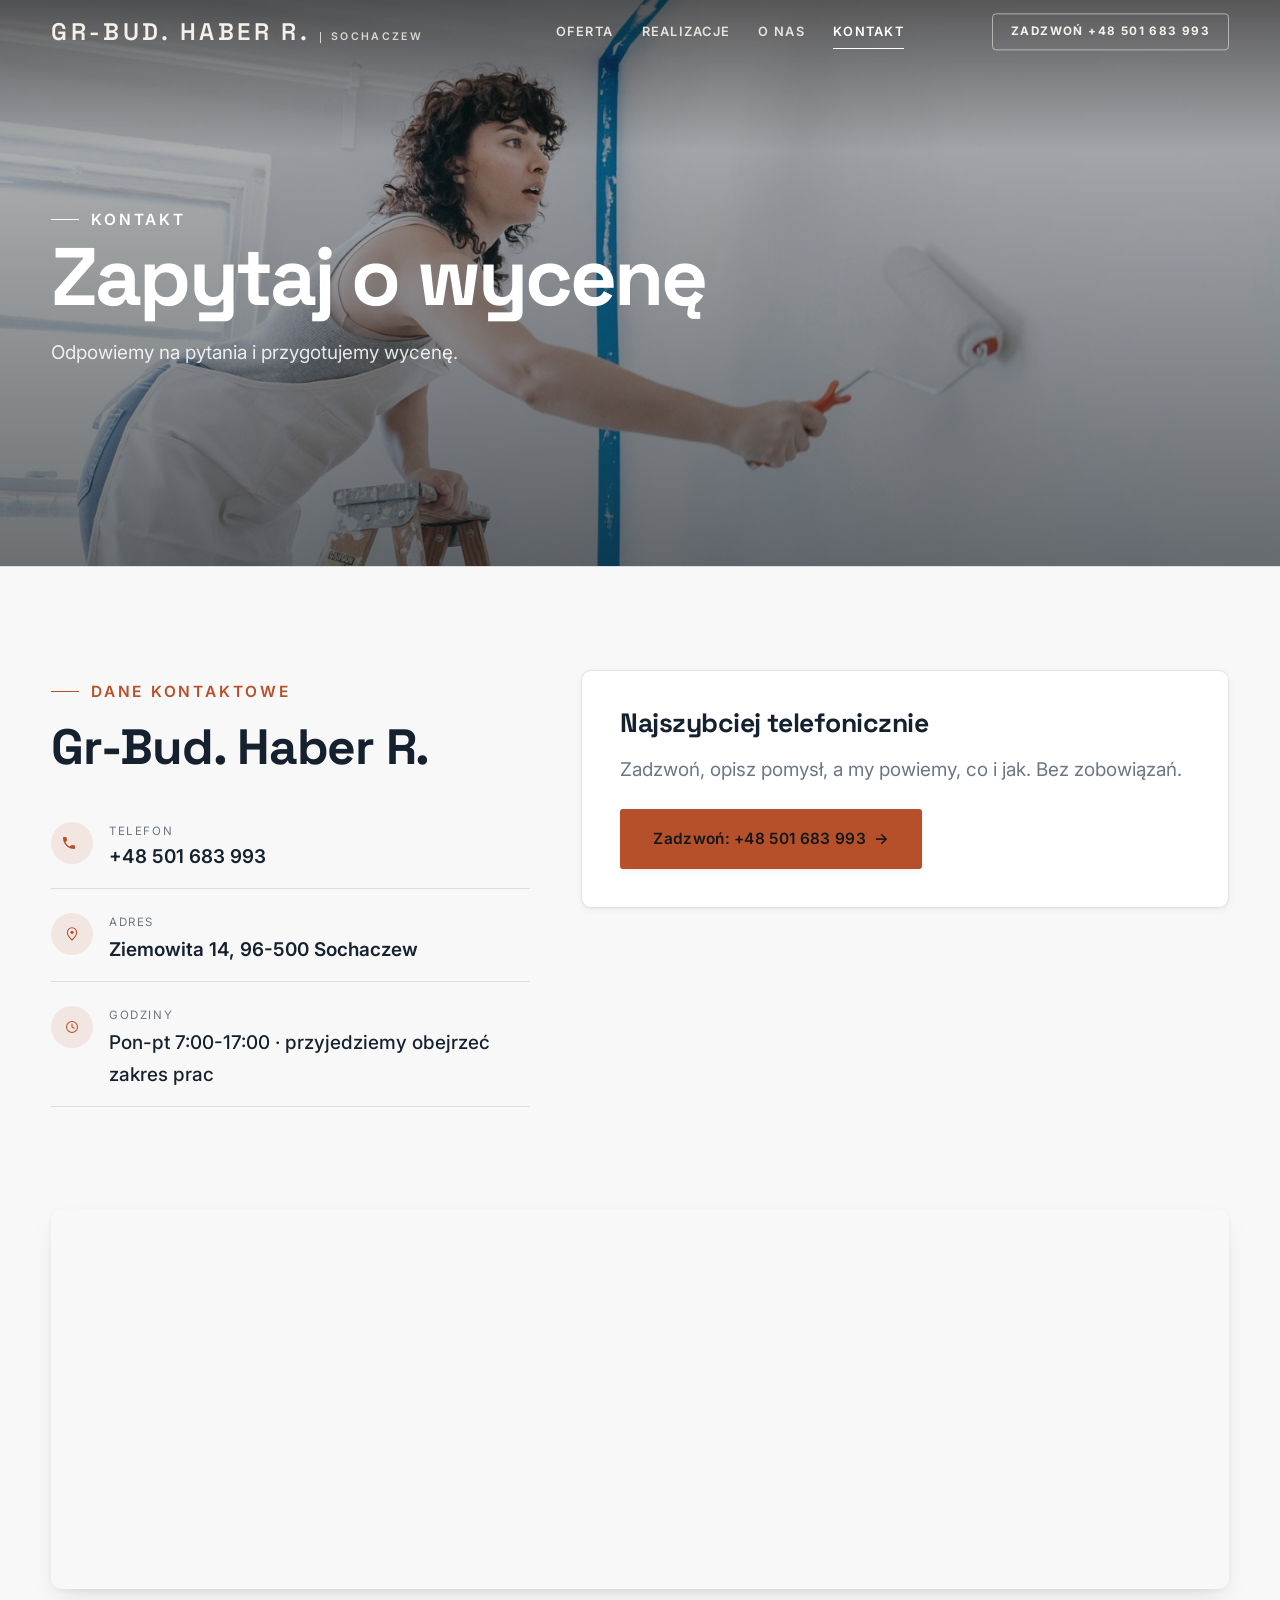
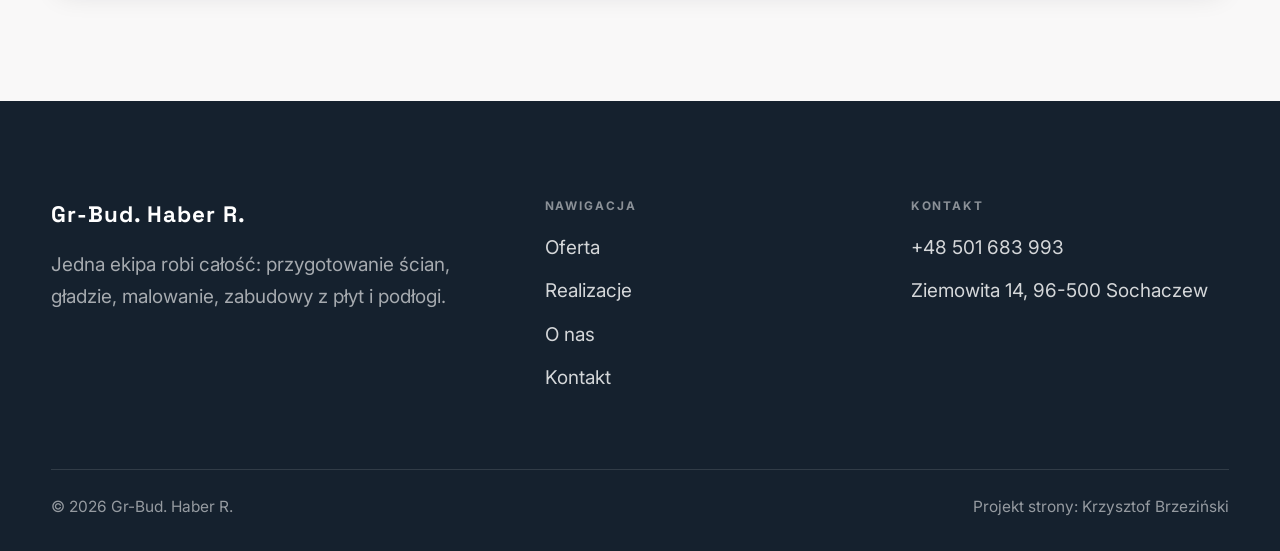
==== kontakt.html @ ed63627c "Strona demo: gr-bud-haber-r" ====
<!DOCTYPE html>
<html lang="pl">
<head>
<meta charset="UTF-8">
<meta name="viewport" content="width=device-width, initial-scale=1.0">
<title>Kontakt - Gr-Bud. Haber R.</title>
<meta name="description" content="Kontakt Gr-Bud. Haber R. - Ziemowita 14, 96-500 Sochaczew">
<link rel="preconnect" href="https://fonts.googleapis.com">
<link rel="preconnect" href="https://fonts.gstatic.com" crossorigin>
<link href="https://fonts.googleapis.com/css2?family=Space+Grotesk:wght@500;600;700&family=Inter:wght@400;500;600&display=swap" rel="stylesheet">
<link rel="stylesheet" href="assets/styles.css">
</head>
<body>

<header class="nav">
  <div class="wrap nav-inner">
    <a class="brand" href="index.html"><span class="name">Gr-Bud. Haber R.</span><span class="sub">Sochaczew</span></a>
    <nav class="nav-links">
      <a href="oferta.html">Oferta</a>
      <a href="realizacje.html">Realizacje</a>
      <a href="o-nas.html">O nas</a>
      <a href="kontakt.html" class="active">Kontakt</a>
      <a href="tel:+48501683993" class="btn btn-accent">Zadzwoń +48 501 683 993</a>
    </nav>
    <button class="nav-toggle" aria-label="Menu"><span></span><span></span><span></span></button>
  </div>
</header>

<section class="pagehead">
  <img src="img/g1.jpg" alt="Gr-Bud. Haber R. - Zapytaj o wycenę">
  <div class="wrap">
    <span class="eyebrow">Kontakt</span>
    <h1>Zapytaj o wycenę</h1>
    <p>Odpowiemy na pytania i przygotujemy wycenę.</p>
  </div>
</section>
<section>
  <div class="wrap contact-grid">
    <div class="reveal">
      <span class="eyebrow">Dane kontaktowe</span>
      <h2 style="margin:var(--space-4) 0 var(--space-6)">Gr-Bud. Haber R.</h2>
      <div class="info-list">
        <div class="info-row"><div class="ic"><svg class="ico-tel" width="16" height="16" viewBox="0 0 24 24" fill="none" aria-hidden="true"><path d="M6.6 10.8a15.5 15.5 0 0 0 6.6 6.6l2.2-2.2a1 1 0 0 1 1-.24 11.4 11.4 0 0 0 3.6.58 1 1 0 0 1 1 1V20a1 1 0 0 1-1 1A17 17 0 0 1 3 4a1 1 0 0 1 1-1h3.5a1 1 0 0 1 1 1c0 1.25.2 2.46.58 3.6a1 1 0 0 1-.25 1l-2.23 2.2Z" fill="currentColor"/></svg></div><div><div class="lbl">Telefon</div><a class="val" href="tel:+48501683993">+48 501 683 993</a></div></div>
        <div class="info-row"><div class="ic"><svg class="ico-pin" width="16" height="16" viewBox="0 0 24 24" fill="none" aria-hidden="true"><path d="M12 21s7-6.1 7-11.5A7 7 0 0 0 5 9.5C5 14.9 12 21 12 21Z" stroke="currentColor" stroke-width="1.6" fill="none"/><circle cx="12" cy="9.5" r="2.4" fill="currentColor"/></svg></div><div><div class="lbl">Adres</div><div class="val">Ziemowita 14, 96-500 Sochaczew</div></div></div>
        <div class="info-row"><div class="ic"><svg class="ico-clock" width="16" height="16" viewBox="0 0 24 24" fill="none" aria-hidden="true"><circle cx="12" cy="12" r="8.2" stroke="currentColor" stroke-width="1.6"/><path d="M12 7.5V12l3.2 1.9" stroke="currentColor" stroke-width="1.6" stroke-linecap="round"/></svg></div><div><div class="lbl">Godziny</div><div class="val" style="font-weight:500">Pon-pt 7:00-17:00 · przyjedziemy obejrzeć zakres prac</div></div></div>
      </div>
    </div>
    <div class="reveal">
      <div class="form">
        <h3 style="margin-bottom:var(--space-4)">Najszybciej telefonicznie</h3>
        <p class="muted" style="margin-bottom:var(--space-5)">Zadzwoń, opisz pomysł, a my powiemy, co i jak. Bez zobowiązań.</p>
        <a href="tel:+48501683993" class="btn btn-accent" style="justify-content:center">Zadzwoń: +48 501 683 993 <span class="arr">→</span></a>
      </div>
    </div>
  </div>
</section>
<section style="padding-top:0">
  <div class="wrap reveal">
    <iframe class="map" title="Gr-Bud. Haber R. - Sochaczew" src="https://maps.google.com/maps?q=52.2224526%2C20.2387774&z=15&output=embed" loading="lazy" referrerpolicy="no-referrer-when-downgrade"></iframe>
  </div>
</section>

<footer>
  <div class="wrap">
    <div class="foot-grid">
      <div class="foot-brand">
        <div class="name">Gr-Bud. Haber R.</div>
        <p>Jedna ekipa robi całość: przygotowanie ścian, gładzie, malowanie, zabudowy z płyt i podłogi.</p>
      </div>
      <div class="foot-col">
        <h4>Nawigacja</h4>
        <a href="oferta.html">Oferta</a>
        <a href="realizacje.html">Realizacje</a>
        <a href="o-nas.html">O nas</a>
        <a href="kontakt.html">Kontakt</a>
      </div>
      <div class="foot-col">
        <h4>Kontakt</h4>
        <a href="tel:+48501683993">+48 501 683 993</a>
        <p>Ziemowita 14, 96-500 Sochaczew</p>
      </div>
    </div>
    <div class="foot-bot">
      <span>© 2026 Gr-Bud. Haber R.</span>
      <span>Projekt strony: Krzysztof Brzeziński</span>
    </div>
  </div>
</footer>
<div class="sticky-call"><a class="sc-call" href="tel:+48501683993"><svg class="ico-tel" width="16" height="16" viewBox="0 0 24 24" fill="none" aria-hidden="true"><path d="M6.6 10.8a15.5 15.5 0 0 0 6.6 6.6l2.2-2.2a1 1 0 0 1 1-.24 11.4 11.4 0 0 0 3.6.58 1 1 0 0 1 1 1V20a1 1 0 0 1-1 1A17 17 0 0 1 3 4a1 1 0 0 1 1-1h3.5a1 1 0 0 1 1 1c0 1.25.2 2.46.58 3.6a1 1 0 0 1-.25 1l-2.23 2.2Z" fill="currentColor"/></svg> Zadzwoń</a><a class="sc-quote" href="kontakt.html">Bezpłatna wycena</a></div>

<script src="assets/main.js"></script>
</body>
</html>
---- assets/styles.css ----
/* ============================================================
   STOLBASZ — premium, architektoniczny B2B fit-out
   Jasna paleta, zero brązu. System wg premium-web-craft.
   Projekt strony: Krzysztof Brzeziński
   ============================================================ */

:root{
  /* PALETA — jasna, architektoniczna, chłodna */
  --paper:#F4F6F8;          /* główne tło */
  --paper-2:#E7EBEF;        /* sekcje alternatywne (chłodny jasny szary) */
  --paper-3:#E7EBEF;        /* delikatne wypełnienia */
  --ink:#15212E;            /* tekst główny — chłodny grafit */
  --ink-soft:#243443;       /* nagłówki drugorzędne */
  --muted:#6B7785;          /* tekst poboczny */
  --line:rgba(21,33,46,.12);/* hairline */
  --accent:#E8A317;         /* stonowany petrol-slate — jedyny akcent */
  --accent-d:#C9870C;
  --accent-soft:rgba(232,163,23,.10);
  --dark:#15212E;           /* sekcje ciemne (stopka/CTA) */

  /* ODSTĘPY — skala 4/8 */
  --space-1:4px; --space-2:8px; --space-3:12px; --space-4:16px; --space-5:24px;
  --space-6:32px; --space-7:48px; --space-8:64px; --space-9:96px; --space-10:128px;

  /* TYPOGRAFIA — fluid clamp() (skala podbita 16.07.2026: większe, czytelniejsze litery — uwaga Adama) */
  --text-sm:clamp(.9rem,.87rem + .12vw,1rem);
  --text-base:clamp(1.08rem,1.04rem + .18vw,1.2rem);
  --text-lg:clamp(1.24rem,1.15rem + .34vw,1.44rem);
  --text-h3:clamp(1.34rem,1.22rem + .55vw,1.66rem);
  --text-h2:clamp(2.1rem,1.66rem + 2.1vw,3.1rem);
  --text-h1:clamp(2.9rem,2.1rem + 4vw,5.1rem);

  /* PROMIENIE — architektoniczne, raczej ostre */
  --r-sm:3px; --r-md:6px; --r-lg:10px;

  /* RUCH */
  --ease:cubic-bezier(.25,.46,.45,.94); --dur:.24s;

  /* CIENIE — miękkie, warstwowe */
  --sh-sm:0 1px 2px rgba(16,24,32,.04), 0 2px 8px rgba(16,24,32,.05);
  --sh-md:0 2px 6px rgba(16,24,32,.05), 0 12px 28px -8px rgba(16,24,32,.12);
  --sh-lg:0 6px 14px rgba(16,24,32,.07), 0 26px 56px -18px rgba(16,24,32,.22);

  --hairline:1px solid var(--line);

  --font-display:'Space Grotesk','Inter',sans-serif;
  --font-body:'Inter',sans-serif;
}

*{box-sizing:border-box;margin:0;padding:0}
html{scroll-behavior:smooth}
body{
  font-family:var(--font-body);
  font-size:var(--text-base);
  line-height:1.65;
  color:var(--ink);
  background:var(--paper);
  -webkit-font-smoothing:antialiased;
  text-rendering:optimizeLegibility;
}
img{max-width:100%;display:block}
a{color:inherit;text-decoration:none}

.wrap{width:min(92%,1180px);margin-inline:auto}
section{padding-block:clamp(52px,6.5vw,96px)}

h1,h2,h3{font-family:var(--font-display);font-weight:700;line-height:1.08;letter-spacing:-.02em;color:var(--ink)}
h1{font-size:var(--text-h1);letter-spacing:-.035em}
h2{font-size:var(--text-h2);letter-spacing:-.025em}
h3{font-size:var(--text-h3)}
p{max-width:65ch}

.eyebrow{
  font-family:var(--font-body);
  font-size:var(--text-sm);
  font-weight:600;
  letter-spacing:.18em;
  text-transform:uppercase;
  color:var(--accent);
  display:inline-flex;align-items:center;gap:var(--space-3);
}
.eyebrow::before{content:"";width:28px;height:1px;background:var(--accent);display:inline-block}

.muted{color:var(--muted)}
.lead{font-size:var(--text-lg);line-height:1.55;color:var(--ink-soft);max-width:50ch}

/* ---------- BUTTONS ---------- */
.btn{
  display:inline-flex;align-items:center;gap:var(--space-2);
  font-weight:600;font-size:var(--text-sm);letter-spacing:.02em;
  padding:var(--space-4) var(--space-6);
  border-radius:var(--r-sm);
  transition:transform var(--dur) var(--ease),box-shadow var(--dur) var(--ease),background var(--dur) var(--ease);
  cursor:pointer;border:1px solid transparent;
}
.btn-accent{background:var(--accent);color:#fff;box-shadow:var(--sh-sm)}
.btn-accent:hover{background:var(--accent-d);transform:translateY(-2px);box-shadow:var(--sh-md)}
.btn-accent:active{transform:translateY(0);box-shadow:var(--sh-sm)}
.btn-ghost{background:transparent;color:var(--ink);border-color:var(--line)}
.btn-ghost:hover{border-color:var(--accent);color:var(--accent);transform:translateY(-2px)}
.btn-light{background:#fff;color:var(--ink);box-shadow:var(--sh-sm)}
.btn-light:hover{transform:translateY(-2px);box-shadow:var(--sh-md)}
.btn .arr{transition:transform var(--dur) var(--ease)}
.btn:hover .arr{transform:translateX(4px)}

/* ---------- NAV ---------- */
.nav{
  position:sticky;top:0;z-index:50;
  background:color-mix(in srgb,var(--paper) 88%,transparent);
  backdrop-filter:saturate(140%) blur(10px);
  border-bottom:var(--hairline);
}
.nav-inner{display:flex;align-items:center;justify-content:space-between;height:72px}
.brand{display:flex;flex-direction:column;line-height:1}
.brand .name{font-family:var(--font-display);font-weight:800;font-size:1.35rem;letter-spacing:.04em}
.brand .sub{font-size:.62rem;letter-spacing:.34em;text-transform:uppercase;color:var(--muted);margin-top:5px}
.nav-links{display:flex;align-items:center;gap:var(--space-6)}
.nav-links a{font-size:var(--text-sm);font-weight:500;color:var(--ink-soft);position:relative;padding-block:4px;transition:color var(--dur) var(--ease)}
.nav-links a::after{content:"";position:absolute;left:0;bottom:0;width:0;height:1.5px;background:var(--accent);transition:width var(--dur) var(--ease)}
.nav-links a:hover,.nav-links a.active{color:var(--ink)}
.nav-links a:hover::after,.nav-links a.active::after{width:100%}
.nav-links .btn{padding:var(--space-2) var(--space-5)}
/* przyciski w nav: właściwy kolor (przebij .nav-links a) + bez podkreślenia */
.nav-links a.btn-accent{color:#fff}
.nav-links a.btn-ghost,.nav-links a.btn-light{color:var(--ink)}
.nav-links a.btn::after{display:none}
.nav-toggle{display:none;background:none;border:none;cursor:pointer;flex-direction:column;gap:5px;padding:8px}
.nav-toggle span{width:24px;height:2px;background:var(--ink);transition:var(--dur)}

/* ---------- HERO (split) ---------- */
.hero{position:relative;overflow:hidden;border-bottom:var(--hairline)}
.hero-grid{display:grid;grid-template-columns:1.05fr .95fr;gap:clamp(24px,4vw,60px);align-items:center;
  padding-block:clamp(36px,4.5vw,64px)}
.hero-copy .eyebrow{margin-bottom:var(--space-5)}
.hero-copy h1{margin-bottom:var(--space-5)}
.hero-copy .lead{margin-bottom:var(--space-7)}
.hero-actions{display:flex;flex-wrap:wrap;gap:var(--space-4)}
.hero-art{position:relative;aspect-ratio:4/3;border-radius:var(--r-lg);overflow:hidden;box-shadow:var(--sh-lg)}
.hero-art img{width:100%;height:100%;object-fit:cover}
.hero-art::after{content:"";position:absolute;inset:0;background:linear-gradient(180deg,transparent 55%,rgba(18,24,28,.28))}
.hero-badge{position:absolute;left:var(--space-5);bottom:var(--space-5);z-index:2;
  background:rgba(252,252,251,.94);backdrop-filter:blur(4px);
  border-radius:var(--r-md);padding:var(--space-4) var(--space-5);box-shadow:var(--sh-md);max-width:78%}
.hero-badge strong{display:block;font-family:var(--font-display);font-size:1rem;letter-spacing:-.01em}
.hero-badge span{font-size:var(--text-sm);color:var(--muted)}

/* ---------- HERO duży / kinowy (strona główna) ---------- */
.hero-cine{position:relative;min-height:clamp(560px,82vh,840px);min-height:clamp(560px,82svh,840px);display:flex;align-items:center;overflow:hidden;border-bottom:var(--hairline)}
.hero-cine>img{position:absolute;inset:0;width:100%;height:100%;object-fit:cover;z-index:0}
.hero-cine::after{content:"";position:absolute;inset:0;z-index:1;
  background:linear-gradient(95deg,rgba(13,18,23,.86) 0%,rgba(13,18,23,.64) 32%,rgba(13,18,23,.24) 62%,rgba(13,18,23,.04) 100%)}
.hero-cine .wrap{position:relative;z-index:2;padding-block:var(--space-8)}
.hero-cine .hero-copy{max-width:660px}
.hero-cine .eyebrow{color:#fff;margin-bottom:var(--space-5)}
.hero-cine .eyebrow::before{background:#fff}
.hero-cine h1{color:#fff;margin-bottom:var(--space-5);font-size:clamp(2.9rem,2rem + 4.4vw,5.2rem)}
.hero-cine .lead{color:rgba(255,255,255,.92);max-width:48ch;margin-bottom:var(--space-7)}
.hero-cine .hero-actions{display:flex;flex-wrap:wrap;gap:var(--space-4)}
@media(max-width:680px){
  .hero-cine{min-height:clamp(520px,76vh,640px);min-height:clamp(520px,76svh,640px);align-items:flex-end}
  .hero-cine::after{background:linear-gradient(0deg,rgba(13,18,23,.9) 6%,rgba(13,18,23,.45) 55%,rgba(13,18,23,.25) 100%)}
  .hero-cine .wrap{padding-bottom:var(--space-9)}
}

/* full-bleed hero variant (podstrony) */
.pagehead{position:relative;min-height:46vh;min-height:46svh;display:flex;align-items:flex-end;overflow:hidden;border-bottom:var(--hairline)}
.pagehead img{position:absolute;inset:0;width:100%;height:100%;object-fit:cover}
.pagehead::after{content:"";position:absolute;inset:0;background:linear-gradient(180deg,rgba(18,24,28,.25),rgba(18,24,28,.62))}
.pagehead .wrap{position:relative;z-index:2;padding-block:var(--space-9);color:#fff}
.pagehead h1{color:#fff;max-width:18ch}
.pagehead .eyebrow{color:#fff}
.pagehead .eyebrow::before{background:#fff}
.pagehead p{color:rgba(255,255,255,.86);margin-top:var(--space-4);max-width:54ch}

/* ---------- STRIP (pasek skrótów / liczby) ---------- */
.strip{background:var(--dark);color:#fff}
.strip .wrap{display:grid;grid-template-columns:repeat(4,1fr);gap:var(--space-6);padding-block:var(--space-8)}
.strip .item .k{font-family:var(--font-display);font-size:clamp(1.6rem,1.2rem + 1.4vw,2.4rem);font-weight:800;letter-spacing:-.02em;color:#fff}
.strip .item .v{font-size:var(--text-sm);color:rgba(255,255,255,.66);margin-top:var(--space-2);line-height:1.45}
.strip .item{border-left:2px solid var(--accent);padding-left:var(--space-5)}

/* ---------- SECTION HEAD ---------- */
.head{max-width:48rem;margin-bottom:var(--space-8)}
.head.center{margin-inline:auto;text-align:center}
.head .eyebrow{margin-bottom:var(--space-4)}
.head h2{margin-bottom:var(--space-4)}
.head p{color:var(--muted);font-size:var(--text-lg);line-height:1.55}
.head.center p{margin-inline:auto}

/* ---------- INTRO SPLIT ---------- */
.split{display:grid;grid-template-columns:.92fr 1.08fr;gap:clamp(28px,5vw,80px);align-items:center}
.split.rev{grid-template-columns:1.08fr .92fr}
.split.rev .split-art{order:-1}
.split-art{position:relative;aspect-ratio:5/4;border-radius:var(--r-lg);overflow:hidden;box-shadow:var(--sh-lg)}
.split-art img{width:100%;height:100%;object-fit:cover}
.split-copy h2{margin-bottom:var(--space-5)}
.split-copy p+p{margin-top:var(--space-4)}
.split-copy .btn{margin-top:var(--space-6)}

/* ---------- SERVICES (zakres) ---------- */
.svc-grid{display:grid;grid-template-columns:repeat(auto-fit,minmax(280px,1fr));gap:var(--space-5)}
.svc{background:#fff;border:var(--hairline);border-radius:var(--r-md);padding:var(--space-7) var(--space-6);
  transition:transform var(--dur) var(--ease),box-shadow var(--dur) var(--ease),border-color var(--dur) var(--ease);
  position:relative;overflow:hidden}
.svc::before{content:"";position:absolute;left:0;top:0;width:3px;height:0;background:var(--accent);transition:height var(--dur) var(--ease)}
.svc:hover{transform:translateY(-4px);box-shadow:var(--sh-md);border-color:transparent}
.svc:hover::before{height:100%}
.svc .ic{font-family:var(--font-display);font-size:.8rem;font-weight:700;letter-spacing:.12em;color:var(--accent);margin-bottom:var(--space-4)}
.svc h3{margin-bottom:var(--space-3);font-size:1.22rem}
.svc p{color:var(--muted);font-size:var(--text-base);line-height:1.6}

/* big detailed service rows */
.svc-row{display:grid;grid-template-columns:.8fr 1.2fr;gap:clamp(20px,4vw,60px);align-items:center;padding-block:var(--space-8)}
.svc-row+.svc-row{border-top:var(--hairline)}
.svc-row.rev{grid-template-columns:1.2fr .8fr}
.svc-row.rev .svc-row-art{order:-1}
.svc-row-art{aspect-ratio:4/3;border-radius:var(--r-md);overflow:hidden;box-shadow:var(--sh-md)}
.svc-row-art img{width:100%;height:100%;object-fit:cover}
.svc-row h3{font-size:1.5rem;margin-bottom:var(--space-4)}
.svc-row .num{font-family:var(--font-display);font-size:.85rem;font-weight:700;letter-spacing:.14em;color:var(--accent);display:block;margin-bottom:var(--space-3)}
.svc-row ul{list-style:none;margin-top:var(--space-4);display:flex;flex-direction:column;gap:var(--space-2)}
.svc-row li{position:relative;padding-left:var(--space-5);color:var(--muted);font-size:var(--text-base)}
.svc-row li::before{content:"";position:absolute;left:0;top:.62em;width:8px;height:1px;background:var(--accent)}

/* ---------- GALLERY (realizacje) ---------- */
.gallery{display:grid;grid-template-columns:repeat(12,1fr);gap:var(--space-4);grid-auto-rows:200px}
/* GALERIA MASONRY — pionowe zdjęcia (portrety beauty/wellness) bez przycinania: kolumny, height auto */
.gallery-masonry{column-count:3;column-gap:var(--space-4)}
@media(max-width:900px){.gallery-masonry{column-count:2}}
@media(max-width:560px){.gallery-masonry{column-count:1}}
.gallery-masonry .m-tile{break-inside:avoid;margin:0 0 var(--space-4);padding:0;position:relative;overflow:hidden;border-radius:var(--r-md);border:1px solid var(--line)}
.gallery-masonry .m-tile img{width:100%;height:auto;display:block}
.gallery-masonry .m-tile .cap{position:absolute;left:0;right:0;bottom:0;padding:var(--space-4);color:#fff;background:linear-gradient(0deg,rgba(0,0,0,.55),transparent);font-size:var(--text-sm)}
.gallery-masonry .m-tile .cap small{display:block;font-weight:400;opacity:.78;letter-spacing:.04em;text-transform:uppercase;font-size:.66rem;margin-top:3px}
.tile{position:relative;overflow:hidden;border-radius:var(--r-md);box-shadow:var(--sh-sm);
  transition:transform var(--dur) var(--ease),box-shadow var(--dur) var(--ease)}
.tile img{width:100%;height:100%;object-fit:cover;transition:transform .6s var(--ease)}
.tile:hover{box-shadow:var(--sh-md)}
.tile:hover img{transform:scale(1.05)}
.tile .cap{position:absolute;left:0;right:0;bottom:0;padding:var(--space-5) var(--space-4) var(--space-4);
  background:linear-gradient(transparent,rgba(18,24,28,.78));color:#fff;
  font-size:var(--text-sm);font-weight:600;letter-spacing:.01em;
  opacity:0;transform:translateY(8px);transition:var(--dur) var(--ease)}
.tile:hover .cap{opacity:1;transform:translateY(0)}
.tile .cap small{display:block;font-weight:400;opacity:.78;letter-spacing:.04em;text-transform:uppercase;font-size:.66rem;margin-top:3px}
/* bento spans */
.t-wide{grid-column:span 6}
.t-tall{grid-column:span 6;grid-row:span 2}
.t-std{grid-column:span 6}
.t-third{grid-column:span 4}
.t-two3{grid-column:span 8}

/* ---------- TRUST / WIARYGODNOŚĆ ---------- */
.trust{background:var(--paper-2)}
.trust-grid{display:grid;grid-template-columns:repeat(auto-fit,minmax(240px,1fr));gap:var(--space-5);margin-top:var(--space-7)}
.trust-card{background:#fff;border-radius:var(--r-md);padding:var(--space-7) var(--space-6);box-shadow:var(--sh-sm);border-top:3px solid var(--accent)}
.trust-card .big{font-family:var(--font-display);font-size:clamp(1.8rem,1.3rem + 1.6vw,2.6rem);font-weight:800;letter-spacing:-.02em;color:var(--ink);line-height:1}
.trust-card h3{font-size:1.12rem;margin:var(--space-3) 0 var(--space-2)}
.trust-card p{color:var(--muted);font-size:var(--text-base);line-height:1.55}

/* ---------- CTA band ---------- */
.cta{background:var(--dark);color:#fff;position:relative;overflow:hidden}
.cta .wrap{display:grid;grid-template-columns:1.4fr .6fr;gap:var(--space-7);align-items:center;position:relative;z-index:2}
.cta h2{color:#fff;max-width:20ch}
.cta p{color:rgba(255,255,255,.74);margin-top:var(--space-4)}
.cta-actions{display:flex;flex-direction:column;gap:var(--space-3);align-items:flex-start}
.cta::before{content:"";position:absolute;right:-80px;top:-80px;width:360px;height:360px;border-radius:50%;
  background:radial-gradient(circle,var(--accent-soft),transparent 70%)}

/* ---------- CONTACT ---------- */
.contact-grid{display:grid;grid-template-columns:.85fr 1.15fr;gap:clamp(28px,4vw,56px);align-items:start}
.info-list{display:flex;flex-direction:column;gap:var(--space-2)}
.info-row{display:flex;gap:var(--space-4);align-items:flex-start;padding-block:var(--space-4);border-bottom:var(--hairline)}
.info-row .ic{flex:none;width:42px;height:42px;display:grid;place-items:center;border-radius:50%;
  background:var(--accent-soft);color:var(--accent);font-size:1.05rem}
.info-row .lbl{font-size:.72rem;letter-spacing:.14em;text-transform:uppercase;color:var(--muted)}
.info-row .val{font-weight:600;font-size:var(--text-base);margin-top:2px}
.info-row a.val:hover{color:var(--accent)}
.map{border:none;border-radius:var(--r-lg);box-shadow:var(--sh-md);width:100%;height:100%;min-height:380px;filter:grayscale(.2) contrast(1.02)}
.form{background:#fff;border:var(--hairline);border-radius:var(--r-lg);padding:clamp(24px,3vw,40px);box-shadow:var(--sh-sm)}
.form .fld{margin-bottom:var(--space-5)}
.form label{display:block;font-size:var(--text-sm);font-weight:600;margin-bottom:var(--space-2)}
.form input,.form textarea{width:100%;font-family:inherit;font-size:var(--text-base);color:var(--ink);
  padding:var(--space-4);border:var(--hairline);border-radius:var(--r-sm);background:var(--paper);transition:border-color var(--dur)}
.form input:focus,.form textarea:focus{outline:none;border-color:var(--accent);background:#fff}
.form textarea{resize:vertical;min-height:120px}
.form .note{font-size:var(--text-sm);color:var(--muted);margin-top:var(--space-3)}

/* ---------- FOOTER ---------- */
footer{background:var(--dark);color:#fff;padding-block:var(--space-9) var(--space-6)}
.foot-grid{display:grid;grid-template-columns:1.4fr 1fr 1fr;gap:var(--space-7);margin-bottom:var(--space-8)}
.foot-brand .name{font-family:var(--font-display);font-weight:800;font-size:1.4rem;letter-spacing:.04em}
.foot-brand p{color:rgba(255,255,255,.62);margin-top:var(--space-4);font-size:var(--text-base);max-width:38ch}
.foot-col h4{font-size:.74rem;letter-spacing:.16em;text-transform:uppercase;color:rgba(255,255,255,.5);margin-bottom:var(--space-4)}
.foot-col a,.foot-col p{display:block;color:rgba(255,255,255,.82);font-size:var(--text-base);margin-bottom:var(--space-3)}
.foot-col a:hover{color:#fff}
.foot-bot{border-top:1px solid rgba(255,255,255,.12);padding-top:var(--space-5);display:flex;justify-content:space-between;flex-wrap:wrap;gap:var(--space-3);
  font-size:var(--text-sm);color:rgba(255,255,255,.55)}
.foot-bot a:hover{color:#fff}

/* ---------- REVEAL ---------- */
.reveal{opacity:0;transform:translateY(22px);transition:opacity .6s var(--ease),transform .6s var(--ease)}
.reveal.in{opacity:1;transform:none}

/* ---------- RESPONSIVE ---------- */
@media(max-width:920px){
  .hero-grid,.split,.split.rev,.svc-row,.svc-row.rev,.cta .wrap,.contact-grid,.foot-grid{grid-template-columns:1fr}
  .split.rev .split-art,.svc-row.rev .svc-row-art{order:0}
  .hero-art{aspect-ratio:16/10;max-height:420px}
  .strip .wrap{grid-template-columns:repeat(2,1fr);gap:var(--space-7)}
  .gallery{grid-auto-rows:180px}
  .t-wide,.t-tall,.t-std,.t-third,.t-two3{grid-column:span 6}
  .t-tall{grid-row:span 1}
  .cta-actions{flex-direction:row;flex-wrap:wrap}
  .foot-grid{gap:var(--space-6)}
}
@media(max-width:680px){
  .nav-links{position:fixed;inset:72px 0 auto 0;background:var(--paper);flex-direction:column;align-items:stretch;
    gap:0;padding:var(--space-4) 6%;border-bottom:var(--hairline);box-shadow:var(--sh-md);
    transform:translateY(-120%);transition:transform var(--dur) var(--ease)}
  .nav-links.open{transform:translateY(0)}
  .nav-links a{padding-block:var(--space-4);border-bottom:var(--hairline)}
  .nav-links .btn{margin-top:var(--space-3);justify-content:center}
  .nav-toggle{display:flex}
  .strip .wrap{grid-template-columns:1fr}
  .gallery{grid-template-columns:repeat(6,1fr)}
  .foot-grid{grid-template-columns:1fr}
}
@media(prefers-reduced-motion:reduce){
  *{animation-duration:.01ms!important;transition:none!important}
  .reveal{opacity:1!important;transform:none!important}
  html{scroll-behavior:auto}
}

/* ============================================================
   PREMIUM LAYER — destylat deep-researchu branż (anty-AI, spokój).
   Zmienne STOLBASZ (--accent/--ink/--paper/--line/--dark). Ruch ledwo
   zauważalny, krzywa cubic-bezier(.16,.84,.44,1); prefers-reduced-motion
   pokryte blanketem wyżej. Karty hairline zamiast cieni = #1 sygnał „nie-AI".
   ============================================================ */

/* więcej oddechu między sekcjami (liderzy: 110-130px) */
section{padding-block:clamp(64px,8vw,128px)}

/* 1) Aksamitny reveal — dłuższa, miękka krzywa zamiast „skoku" */
.reveal{transition:opacity .9s cubic-bezier(.16,.84,.44,1),transform .9s cubic-bezier(.16,.84,.44,1);will-change:opacity,transform}
/* stagger TYLKO w galerii (tam pozycja = porządek dzieci) */
.gallery .reveal:nth-child(2){transition-delay:.07s}
.gallery .reveal:nth-child(3){transition-delay:.14s}
.gallery .reveal:nth-child(4){transition-delay:.21s}
.gallery .reveal:nth-child(5){transition-delay:.28s}
.gallery .reveal:nth-child(6){transition-delay:.35s}

/* 2) Hero STATYCZNY na .hero-cine — Ken Burns CAŁKIEM WYŁĄCZONY 26.06 (3. zgłoszenie Szymona).
   GENEZA: animowanie scale na <img> hero z teksturami (cegły/framugi) re-samplinguje obraz
   klatka po klatce → na części ekranów drobne drganie/shimmer = „heroshot się trzęsie".
   translateY usunięto wcześniej, scale-only + will-change/GPU NIE wystarczyły do GWARANCJI gładkości.
   Krzysztof zażądał pewności („make sure, że błąd się nie pojawi") > efekt. Zero animacji = 0% drgania.
   Delikatny zoom zostaje TYLKO w pełnoekranowych hero gastro/studio (hg-bg/hs-bg — tło, inny
   mechanizm, chwalone, nigdy nie zgłaszane). NIE wracać do KB na .hero-cine bez realnego testu
   na sprzęcie klienta — to ryzyko regresji „trzęsienia”. */
/* BEZPIECZNY "wow" na hero = jednorazowy FADE-IN (opacity), nie zoom.
   opacity nie dotyka bitmapy → gładkie na KAŻDYM zdjęciu/ekranie/GPU, zero ryzyka migotania.
   Geometryczny ruch (scale/translate) na .hero-cine jest ZAKAZANY (bramka pilnuje). */
@keyframes heroFade{from{opacity:0}to{opacity:1}}
.hero-cine>img{transform:none;animation:heroFade 1.1s ease-out both}

/* 3) Akcentowy hairline pod nagłówkiem sekcji, który „rysuje się" przy wejściu */
.head h2{position:relative;padding-bottom:18px}
.head h2::after{content:"";position:absolute;left:0;bottom:0;height:1px;width:0;background:var(--accent);transition:width 1s cubic-bezier(.16,.84,.44,1) .15s}
.head.center h2::after{left:50%;transform:translateX(-50%)}
.head.reveal.in h2::after,.head.center.reveal.in h2::after{width:54px}

/* 4) Karty HAIRLINE zamiast cieni/zaokrągleń (najmocniejszy anty-AI detal) */
.svc{background:transparent;border:1px solid var(--line);border-radius:var(--r-sm);box-shadow:none}
.svc:hover{box-shadow:none;border-color:var(--accent);transform:translateY(-3px)}
.trust-card{background:transparent;box-shadow:none;border:1px solid var(--line);border-top:2px solid var(--accent);border-radius:var(--r-sm)}
.tile{box-shadow:none;border-radius:var(--r-sm)}
.tile:hover{box-shadow:none}

/* 5) Sticky-nav kondensuje się po przewinięciu (sygnał dopracowania) */
.nav{transition:box-shadow .4s ease,background .4s ease}
.nav.is-stuck{box-shadow:0 1px 0 var(--line),0 14px 30px -24px rgba(0,0,0,.45)}
.nav-inner{transition:height .35s var(--ease)}
.nav.is-stuck .nav-inner{height:60px}

/* 6) MANIFESTO — pełnoekranowy cytat-bohater (zastępuje generyczne „Dlaczego my") */
.manifesto{background:var(--paper-2);text-align:center}
.manifesto .wrap{max-width:60rem}
.manifesto p{font-family:var(--font-display);font-style:italic;font-size:clamp(1.6rem,1rem + 2.4vw,2.8rem);line-height:1.32;color:var(--ink-soft);margin-inline:auto;max-width:26ch;position:relative;padding-top:var(--space-8)}
.manifesto p::before{content:"";position:absolute;top:0;left:50%;transform:translateX(-50%);width:54px;height:1px;background:var(--accent)}
.manifesto p span{color:var(--accent);font-style:italic}

/* 7) GATEWAYS — 3 duże bramy-zdjęcia (zamiast paska menu usług) */
.gateways{display:grid;grid-template-columns:repeat(3,1fr);gap:var(--space-4)}
.gateway{position:relative;aspect-ratio:3/4;overflow:hidden;border-radius:var(--r-sm);display:block}
.gateway img{width:100%;height:100%;object-fit:cover;transition:transform .8s var(--ease),filter .5s var(--ease)}
.gateway::after{content:"";position:absolute;inset:0;background:linear-gradient(180deg,transparent 38%,rgba(18,24,28,.74))}
.gateway:hover img{transform:scale(1.05);filter:brightness(1.05)}
.gateway .g-ttl{position:absolute;left:0;right:0;bottom:0;z-index:2;padding:var(--space-6) var(--space-5);color:#fff;font-family:var(--font-display);font-size:1.45rem;letter-spacing:-.01em;line-height:1.15}
.gateway .g-ttl small{display:block;font-family:var(--font-body);font-size:var(--text-sm);font-weight:400;opacity:.82;letter-spacing:.03em;margin-top:5px}
@media(max-width:760px){.gateways{grid-template-columns:1fr}.gateway{aspect-ratio:16/10}}

/* 8) LOGO klienta w nagłówku (gdy podane --logo) */
/* 52px domyślnie (feedback Bartka 06.07.2026: 40px ginęło, uwaga padła 3x; ~56px sprawdzone na żywym demie anna-borowiec-makeup) */
.brand-logo{height:64px;width:auto;max-width:300px;object-fit:contain;display:block}
.nav.is-stuck .brand-logo{height:52px}
@media(max-width:680px){.brand-logo{height:46px;max-width:210px}}


/* === RWD: nagłówki na wąskich ekranach (dodane 17.07.2026 razem z fixem clamp) ===
   Po przywróceniu działania clamp() dolna granica --text-h1 (2.9rem) rozpychała
   dokument przy długich polskich słowach na telefonach. Tu ją zjeżdżamy. */
@media (max-width:560px){
  :root{
    --text-h1:clamp(1.9rem, 1.15rem + 4.4vw, 2.7rem);
    --text-h2:clamp(1.5rem, 1rem + 3vw, 2.1rem);
  }
  .hero-cine h1{font-size:clamp(1.9rem, 1.15rem + 4.4vw, 2.7rem)}
  h1,h2{overflow-wrap:break-word}
}

/* GODZINY (godziny_grid z briefu) — dzień po lewej, godziny po prawej. Wcześniej BRAK stylu
   powodował sklejenie "Poniedziałek-Piątek8:00-20:00" (dodane 2026-07-21). Neutralne dla dem bez grafiku. */
.godz{display:flex;flex-direction:column;gap:2px;max-width:440px;margin-top:8px}
.godz-row{display:flex;justify-content:space-between;align-items:baseline;gap:24px;padding:10px 0;border-bottom:1px solid var(--line)}
.godz-row:last-child{border-bottom:0}
.godz-row b{font-weight:600;color:var(--ink)}
.godz-row span{color:var(--muted);white-space:nowrap}

/* === rodzina: fachowcy === */
/* ============================================================
   RODZINA: FACHOWCY (hydraulik/elektryk/remont/brukarstwo/ogrodzenia)
   Doklejane NA WIERZCH base.css. Dziedziczy paletę/fonty skórki (trade/elektryk).
   Filozofia: telefon-bohater + zaufanie + „bezpłatna wycena". Spokój, nie krzyk.
   (count-up i podwójny iframe mapy świadomie pominięte - krytyka blueprintu.)
   ============================================================ */

/* --- PROCES - oś „jak pracujemy" (podpis rodziny, czego nie ma w meblach) --- */
.proces{background:var(--paper-2)}
.proces-line{list-style:none;display:grid;grid-template-columns:repeat(4,1fr);gap:var(--space-5);position:relative;margin:0;padding:0}
.proces-line li{position:relative;padding-top:var(--space-7)}
.proces-line li::before{content:"";position:absolute;top:14px;left:0;right:0;height:1px;background:var(--line)}
.proces-line li:last-child::before{right:50%}
.proces-line li:first-child::before{left:50%}
.proces-line li::after{content:"";position:absolute;top:9px;left:calc(50% - 6px);width:11px;height:11px;border-radius:50%;background:var(--accent);box-shadow:0 0 0 4px var(--paper-2)}
.proces-line .pno{font-family:var(--font-display);font-weight:800;font-size:1.5rem;color:var(--accent);letter-spacing:-.02em;display:block;margin-bottom:var(--space-3);text-align:center}
.proces-line h3{font-size:1.1rem;margin-bottom:var(--space-2);text-align:center}
.proces-line p{color:var(--muted);font-size:var(--text-sm);line-height:1.5;text-align:center;max-width:26ch;margin-inline:auto}
@media(max-width:820px){
  .proces-line{grid-template-columns:1fr;gap:0}
  .proces-line li{padding:var(--space-5) 0 var(--space-5) var(--space-7)}
  .proces-line li::before{left:5px;right:auto;top:0;bottom:0;width:1px;height:auto}
  .proces-line li:first-child::before,.proces-line li:last-child::before{left:5px;right:auto}
  .proces-line li::after{top:var(--space-6);left:0}
  .proces-line .pno,.proces-line h3,.proces-line p{text-align:left;margin-inline:0}
}

/* --- OBSZAR DZIAŁANIA - lokalność (chipy z REALNEGO miasta, bez drugiego iframe) --- */
.obszar .head{text-align:center;margin-inline:auto}
.obszar .head .eyebrow{justify-content:center}
.obszar-list{list-style:none;display:flex;flex-wrap:wrap;justify-content:center;gap:var(--space-3);margin:0;padding:0;max-width:60rem;margin-inline:auto}
.obszar-list li{border:1px solid var(--line);border-radius:999px;padding:var(--space-2) var(--space-5);
  font-size:var(--text-sm);font-weight:600;color:var(--ink-soft);transition:border-color .24s var(--ease),color .24s var(--ease)}
.obszar-list li:hover{border-color:var(--accent);color:var(--accent)}
.obszar-list li.is-home{background:var(--accent);border-color:var(--accent);color:#fff}

/* --- STICKY-CALL - dolny pasek mobile (najważniejszy konwerter tej rodziny) --- */
.sticky-call{display:none}
@media(max-width:820px){
  .sticky-call{display:grid;grid-template-columns:1fr 1fr;gap:1px;position:fixed;left:0;right:0;bottom:0;z-index:90;
    background:var(--line);box-shadow:0 -6px 20px -10px rgba(0,0,0,.4)}
  .sticky-call a{padding:15px 8px;text-align:center;font-weight:700;font-size:.95rem;letter-spacing:.01em}
  .sc-call{background:var(--accent);color:#fff}
  .sc-quote{background:var(--paper);color:var(--ink)}
  body{padding-bottom:56px}
}

/* --- Blok „Awaria? Dzwoń” (opcjonalny, hydraulik/elektryk) --- */
.awaria{background:var(--dark);color:#fff}
.awaria .wrap{display:flex;flex-wrap:wrap;align-items:center;justify-content:space-between;gap:var(--space-5);padding-block:var(--space-7)}
.awaria h3{color:#fff;font-size:clamp(1.3rem,1rem + 1.2vw,1.8rem)}
.awaria p{color:rgba(255,255,255,.72);margin-top:var(--space-2)}
.awaria .btn-accent{white-space:nowrap}

/* === CERTYFIKATY / CZYM PRACUJEMY (gated: renderuje sie tylko gdy brief poda certy/marki/gwarancja) - mocny lever dla dekarzy === */
.auto-marki .marki-list{display:flex;flex-wrap:wrap;justify-content:center;gap:clamp(.8rem,2.5vw,1.6rem);list-style:none;margin:var(--space-7) 0 0;padding:0}
.auto-marki .marki-list li{font-family:var(--font-display);text-transform:uppercase;letter-spacing:.12em;font-weight:600;
  font-size:clamp(.82rem,1.5vw,1rem);color:var(--ink-soft);padding:.5rem 1rem;border:1px solid var(--line);border-radius:var(--r-sm)}
.marki-gwar{text-align:center;color:var(--muted);font-size:var(--text-sm);margin-top:var(--space-6)}

/* ============================================================
   FAZA 3 - OSOBNY UKŁAD FACHOWCY (research wf_e4ed63db + krytyka z policzonym WCAG). Doklejane na wierzch.
   Tożsamość: ZAUFANIE + DUŻY TELEFON + DOWÓD. Dwublok hero (zdjęcie | lity panel), bezpośrednio, solidnie.
   ============================================================ */

/* --- P0 KONTRAST: bursztyn jako TEKST na jasnym = 2.0 FAIL (policzone). Naprawy (bursztyn->ciemny tekst / ink). --- */
.btn-accent{color:#14171c}                                  /* bursztyn + ciemny tekst = 8.28 PASS */
.sticky-call .sc-call{color:#14171c}                        /* sticky bursztyn + ciemny tekst */
.obszar-list li.is-home{background:var(--ink);border-color:var(--ink);color:#fff}  /* było bursztyn+biel 2.17 -> ink+biel 16.29 */
.proces-line .pno{color:var(--ink-soft)}                    /* numery procesu: było bursztyn 2.0 -> ink-soft (czytelne); kropka osi zostaje bursztyn (grafika) */

/* --- Ikona telefonu (uzywana w hero hf-phone-num; nav styluje silnik NAV NOBU) --- */
.ico-tel{vertical-align:-2px;margin-right:.3em}

/* === HERO FACHOWCY: dwublok (zdjęcie | lity panel ink). Zdjęcie = PIERWSZE dziecko (blur-guard + mobilny stack). STATYCZNE. === */
.hero-fach{display:grid;grid-template-columns:1fr minmax(0,46%);min-height:clamp(540px,76vh,740px);min-height:clamp(540px,76svh,740px)}
.hf-photo{width:100%;height:100%;object-fit:cover;display:block;background:var(--paper-2)}  /* img = PIERWSZE dziecko sekcji (blur-guard); EAGER, bez animacji (zero janku) */
.hf-panel{order:-1;background:var(--ink);color:#fff;display:flex;flex-direction:column;justify-content:center;
  padding:clamp(2.2rem,5vw,4.5rem) clamp(1.6rem,4vw,3.6rem)}
.hf-kicker{font-family:var(--font-display);font-weight:700;text-transform:uppercase;letter-spacing:.14em;
  font-size:clamp(.74rem,1.4vw,.9rem);color:var(--accent)}
.hf-title{color:#fff;font-family:var(--font-display);font-weight:800;line-height:1.05;letter-spacing:-.01em;
  font-size:clamp(1.9rem,1.4rem + 2vw,3rem);margin:var(--space-3) 0 var(--space-5)}
.hf-phone{display:inline-flex;flex-direction:column;gap:.15rem;margin-bottom:var(--space-5);width:fit-content}
.hf-phone-lab{font-size:.74rem;text-transform:uppercase;letter-spacing:.14em;color:rgba(255,255,255,.66)}
.hf-phone-num{font-family:var(--font-display);font-weight:800;color:#fff;font-variant-numeric:tabular-nums;white-space:nowrap;
  font-size:clamp(2rem,1.4rem + 2.2vw,2.9rem);line-height:1;display:inline-flex;align-items:center}
.hf-phone-num .ico-tel{width:.7em;height:.7em;color:var(--accent);margin-right:.35em}   /* ikona bursztyn, cyfry białe */
.hf-phone:hover .hf-phone-num{color:var(--accent)}
.hf-actions{display:flex;flex-wrap:wrap;gap:var(--space-3)}
.hf-ghost{color:#fff;border-color:rgba(255,255,255,.45)}
.hf-trust{margin-top:var(--space-5);padding-top:var(--space-4);border-top:1px solid rgba(255,255,255,.16);
  color:rgba(255,255,255,.82);font-weight:600;font-size:var(--text-sm);letter-spacing:.01em}
@media(max-width:820px){
  .hero-fach{grid-template-columns:1fr;min-height:0}
  .hf-photo{aspect-ratio:16/10}
  .hf-panel{order:0;padding-block:clamp(2rem,7vw,3rem)}     /* DOM-order: zdjęcie na górze, panel pod */
}

/* === PROMISE BAR: zawsze-obecna sygnatura usługowa (anty recon-collapse) === */
.fach-promise{background:var(--paper-2);border-bottom:var(--hairline);padding-block:0}
.fach-promise .wrap{padding-block:var(--space-4)}
.fp-row{list-style:none;margin:0;padding:0;display:flex;flex-wrap:wrap;justify-content:center;align-items:center;gap:clamp(.6rem,2.4vw,2rem)}
.fp-row li{font-family:var(--font-display);font-weight:700;text-transform:uppercase;letter-spacing:.08em;
  font-size:clamp(.72rem,1.3vw,.85rem);color:var(--ink-soft);display:flex;align-items:center}
.fp-row li:not(:last-child)::after{content:"";width:6px;height:6px;border-radius:50%;background:var(--accent);margin-left:clamp(.6rem,2.4vw,2rem)}

/* === TRUST BAR (gated): jasne pasmo, cyfry INK (NIE bursztyn=2.0 FAIL), bursztyn jako kreska pod liczbą === */
.trust-bar{background:var(--paper);border-bottom:var(--hairline)}
.trust-bar .wrap{display:flex;flex-wrap:wrap;align-items:center;justify-content:center;gap:clamp(1rem,3vw,2.6rem);padding-block:var(--space-7)}
.tb-stats{display:flex;flex-wrap:wrap;gap:clamp(1rem,3vw,2.6rem)}
.tb-stat{display:flex;flex-direction:column;align-items:center;text-align:center;padding-bottom:var(--space-2);border-bottom:3px solid var(--accent)}
.tb-num{font-family:var(--font-display);font-weight:800;font-size:clamp(2rem,3vw,2.8rem);line-height:1;color:var(--ink);font-variant-numeric:tabular-nums}
.tb-lab{font-size:.74rem;text-transform:uppercase;letter-spacing:.08em;color:var(--muted);margin-top:.3rem}
.tb-google{font-weight:700;color:var(--ink);font-size:var(--text-base);background:var(--paper-2);border:var(--hairline);border-radius:999px;padding:.5rem 1.1rem;font-variant-numeric:tabular-nums}
.tb-seal{font-family:var(--font-display);font-weight:700;text-transform:uppercase;letter-spacing:.06em;font-size:.85rem;
  color:var(--ink);border:1px solid var(--accent);border-radius:var(--r-sm);padding:.5rem 1rem}

/* === LISTA USŁUG (zamiast bram-nastrojowych): konkret "co + zakres + wycena" === */
.fach-uslugi .fu-list{list-style:none;margin:var(--space-8) 0 0;padding:0;display:flex;flex-direction:column}
.fu-row{display:grid;grid-template-columns:minmax(11rem,1fr) 2fr auto;gap:clamp(1rem,3vw,2.5rem);align-items:center;
  padding-block:var(--space-5);border-top:1px solid var(--line)}
.fu-row:last-child{border-bottom:1px solid var(--line)}
.fu-name{font-family:var(--font-display);font-weight:700;font-size:1.15rem;color:var(--ink)}
.fu-desc{color:var(--muted);font-size:var(--text-sm);line-height:1.55}
.fu-cta{font-weight:700;font-size:var(--text-sm);color:var(--accent-d);white-space:nowrap}
.fu-cta:hover{color:var(--ink)}
@media(max-width:760px){.fu-row{grid-template-columns:1fr;gap:var(--space-2)}.fu-cta{justify-self:start}}

/* === OPINIE (gated): realne cytaty z reconu === */
.opinie-grid{display:grid;grid-template-columns:repeat(auto-fit,minmax(16rem,1fr));gap:var(--space-6);margin-top:var(--space-8)}
.op-card{margin:0;background:var(--paper);border:1px solid var(--line);border-radius:var(--r-md);padding:var(--space-6);display:flex;flex-direction:column;gap:var(--space-3)}
.op-star{color:var(--accent-d);letter-spacing:.1em;font-size:.95rem}
.op-card blockquote{margin:0;color:var(--ink-soft);font-size:var(--text-base);line-height:1.6}
.op-autor{font-family:var(--font-display);font-weight:700;color:var(--ink);font-size:.95rem}

/* === SUWAK PRZED/PO (kopia z auto.css - CSS nie dziedziczy się między rodzinami; krytyka 5b) === */
.auto-ba .ba-slider{position:relative;--ba-pos:50%;max-width:62rem;margin:var(--space-8) auto 0;aspect-ratio:16/9;
  overflow:hidden;border-radius:var(--r-sm);border:1px solid var(--line);touch-action:none;user-select:none;cursor:ew-resize}
.ba-slider img{position:absolute;inset:0;width:100%;height:100%;object-fit:cover;display:block}
.ba-before-wrap{position:absolute;inset:0;clip-path:inset(0 calc(100% - var(--ba-pos)) 0 0)}
.ba-lab{position:absolute;top:var(--space-4);z-index:3;font-family:var(--font-display);text-transform:uppercase;
  letter-spacing:.1em;font-size:.7rem;color:#fff;background:rgba(10,12,15,.6);padding:.3rem .6rem;border-radius:2px}
.ba-lab-l{left:var(--space-4)}
.ba-lab-r{right:var(--space-4)}
.ba-handle{position:absolute;top:0;bottom:0;left:var(--ba-pos);width:2px;background:var(--accent);transform:translateX(-1px);z-index:4;pointer-events:none}
.ba-handle span{position:absolute;top:50%;left:50%;transform:translate(-50%,-50%);width:38px;height:38px;border-radius:50%;
  background:var(--accent);box-shadow:0 2px 12px rgba(0,0,0,.4);display:flex;align-items:center;justify-content:center}
.ba-handle span::before,.ba-handle span::after{content:"";position:absolute;width:0;height:0;border-block:5px solid transparent}
.ba-handle span::before{left:9px;border-right:6px solid #14171c}
.ba-handle span::after{right:9px;border-left:6px solid #14171c}
.ba-podpis{text-align:center;color:var(--muted);font-size:var(--text-sm);margin-top:var(--space-5)}

/* === NAV NOBU (silnik): fachowcy === */
.nav{position:fixed;left:0;right:0;backdrop-filter:none;border-bottom:1px solid transparent;z-index:100;transition:transform .35s var(--ease),background .35s ease,box-shadow .35s ease}
.nav.nav-hidden{transform:translateY(-100%)}
.nav.is-stuck{background:transparent;box-shadow:none;border-bottom-color:transparent}
.nav.is-stuck .nav-inner{height:64px}
.nav .brand{flex-direction:row;align-items:baseline;gap:.6rem;line-height:1}
.nav .brand .name{font-family:var(--font-display);font-weight:600;font-size:1.5rem;text-transform:uppercase;letter-spacing:.14em}
.nav .brand .sub{margin-top:0;padding-left:.65rem;border-left:1px solid currentColor;font-size:.66rem;font-weight:600;letter-spacing:.22em;text-transform:uppercase}
.nav .nav-links a{font-size:.8rem;font-weight:600;text-transform:uppercase;letter-spacing:.1em;padding-block:6px}
.nav .nav-links a::after{height:1px}
.nav .nav-links a.btn-accent{font-size:.73rem;font-weight:700;text-transform:uppercase;letter-spacing:.12em;padding:.5rem 1.1rem;border-radius:4px;box-shadow:none}
.nav .nav-links a.btn-accent:hover{transform:none;box-shadow:none}
.nav .nav-links a.btn-accent{background:var(--accent);border:1px solid var(--accent);color:#14171c}
.nav .nav-links a.btn-accent:hover{background:var(--accent);border-color:var(--accent);color:#14171c;filter:brightness(1.07)}
.nav{background:transparent}
.nav::after{content:"";position:absolute;left:0;right:0;top:0;height:150px;z-index:-1;pointer-events:none;transition:opacity .35s ease;background:linear-gradient(180deg,rgba(8,6,4,.55) 0%,rgba(8,6,4,0) 100%)}
.nav.nav-solid::after{opacity:0}
.nav .brand .name{color:#f5f1ea}
.nav .brand .sub{color:rgba(245,241,234,.82)}
.nav .nav-links a:not(.btn-accent){color:rgba(245,241,234,.9)}
.nav .nav-links a:not(.btn-accent):hover,.nav .nav-links a.active:not(.btn-accent){color:#fff}
.nav .nav-links a:not(.btn-accent)::after{background:#fff}
.nav .nav-toggle span{background:#f5f1ea}
.nav.nav-solid{background:color-mix(in srgb,var(--paper) 94%,transparent);backdrop-filter:saturate(140%) blur(10px);border-bottom:var(--hairline)}
.nav.nav-solid .brand .name{color:var(--ink)}
.nav.nav-solid .brand .sub{color:var(--accent-d)}
.nav.nav-solid .nav-links a:not(.btn-accent){color:var(--ink-soft)}
.nav.nav-solid .nav-links a:not(.btn-accent):hover,.nav.nav-solid .nav-links a.active:not(.btn-accent){color:var(--ink)}
.nav.nav-solid .nav-links a:not(.btn-accent)::after{background:var(--accent-d)}
.nav.nav-solid .nav-toggle span{background:var(--ink)}
.nav.nav-solid.nav-hidden{background:transparent;box-shadow:none;border-bottom-color:transparent}
@media(min-width:681px){
.nav .nav-inner{position:relative;height:64px}
.nav .nav-links{flex:1;justify-content:center;gap:clamp(1rem,2.2vw,1.9rem);padding-right:12rem}
.nav .nav-links a.btn-accent{position:absolute;right:0;top:50%;transform:translateY(-50%);margin:0}
.nav:not(.nav-solid) .nav-links a.btn-accent{background:transparent;border-color:rgba(245,241,234,.55);color:#f5f1ea}
.nav:not(.nav-solid) .nav-links a.btn-accent:hover{background:var(--accent);border-color:var(--accent);color:#14171c;transform:translateY(-50%)}
}
@media(max-width:680px){
.nav .nav-links:not(.open){transform:translateY(-160%);visibility:hidden}
.nav .nav-links.open{visibility:visible}
.nav .brand .name{font-size:1.12rem;letter-spacing:.1em}
.nav .brand .sub{display:none}
.nav .brand{min-width:0;overflow:hidden}
.nav .nav-links{background:var(--paper)}
.nav .nav-links a:not(.btn-accent){color:var(--ink-soft)}
.nav .nav-links a:not(.btn-accent):hover,.nav .nav-links a.active:not(.btn-accent){color:var(--ink)}
}

/* === auto-paleta ze zdjęć klienta (dopasowanie do estetyki socials) === */
:root{--accent:#B6502B;--accent-d:#913C1D;--accent-soft:rgba(182,80,43,0.10);--paper:#F9F8F8;--paper-2:#EFEEED;--paper-3:#E8E6E5;}
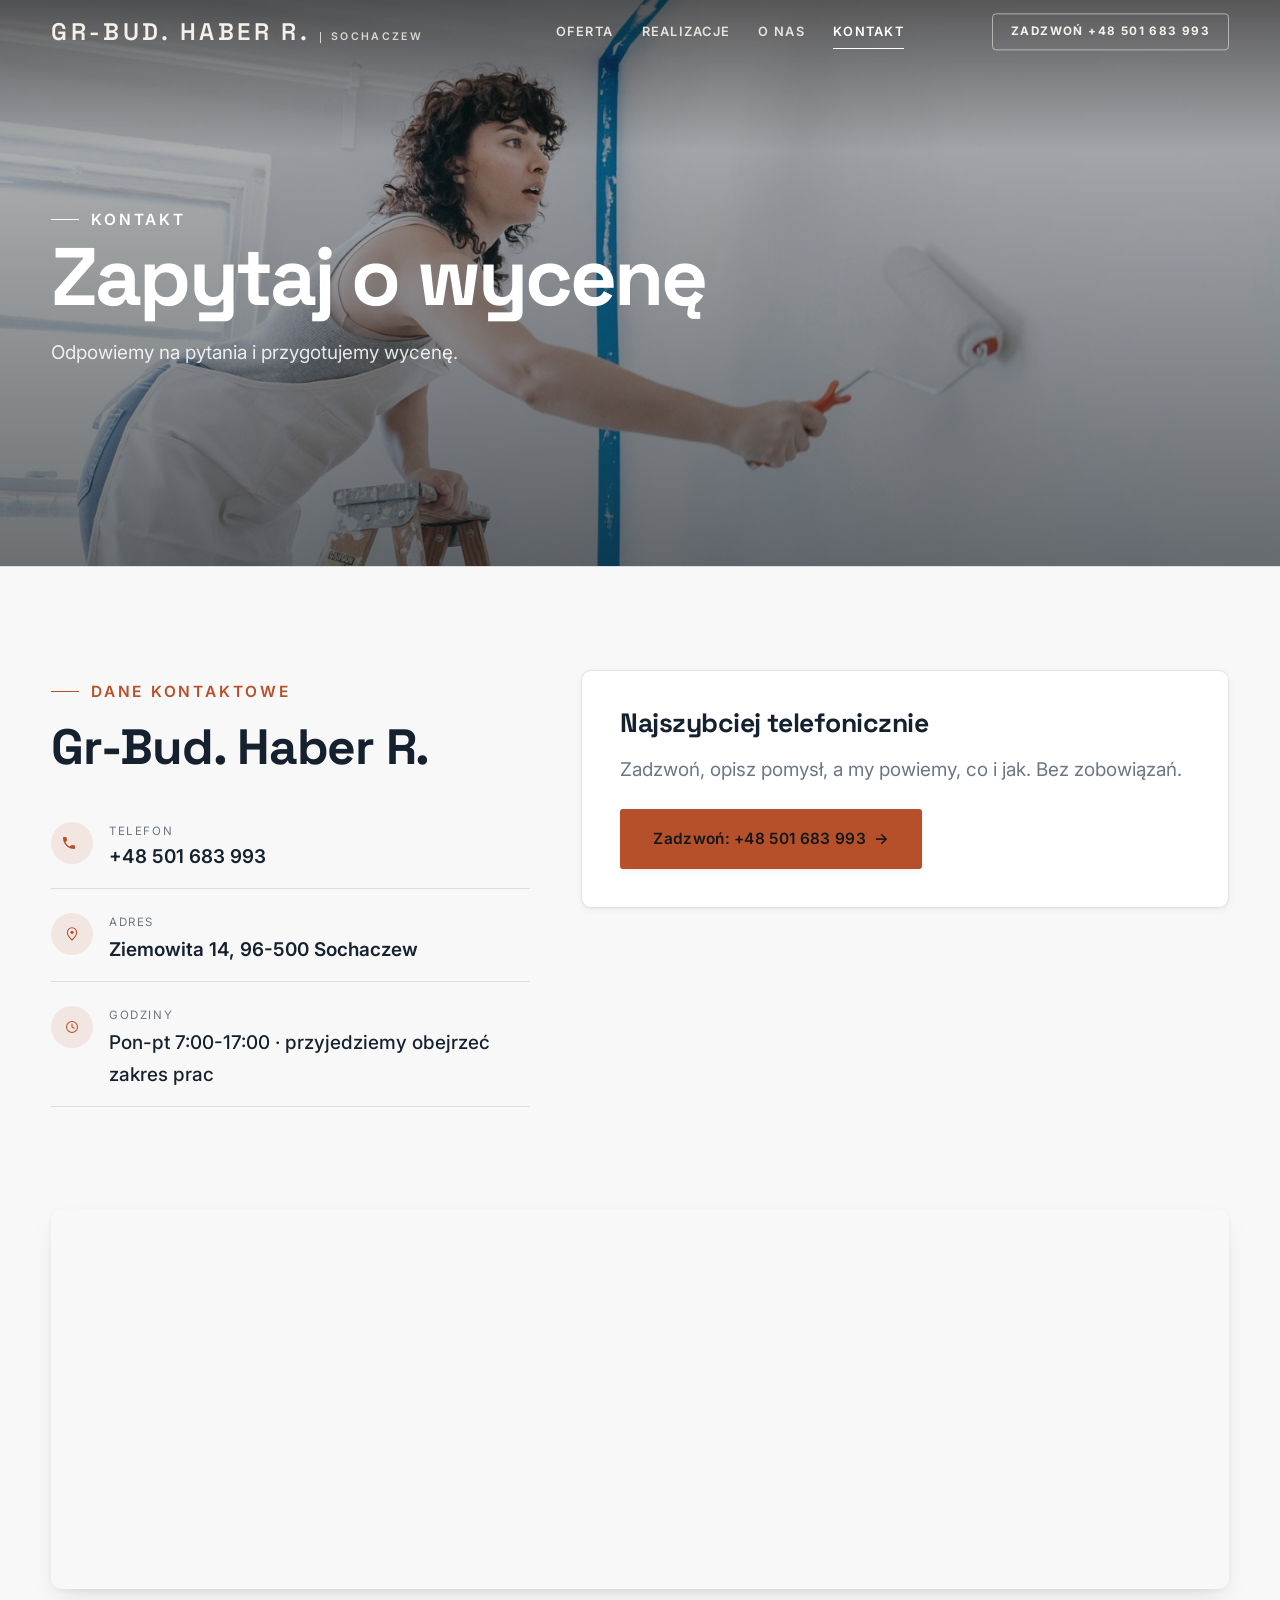
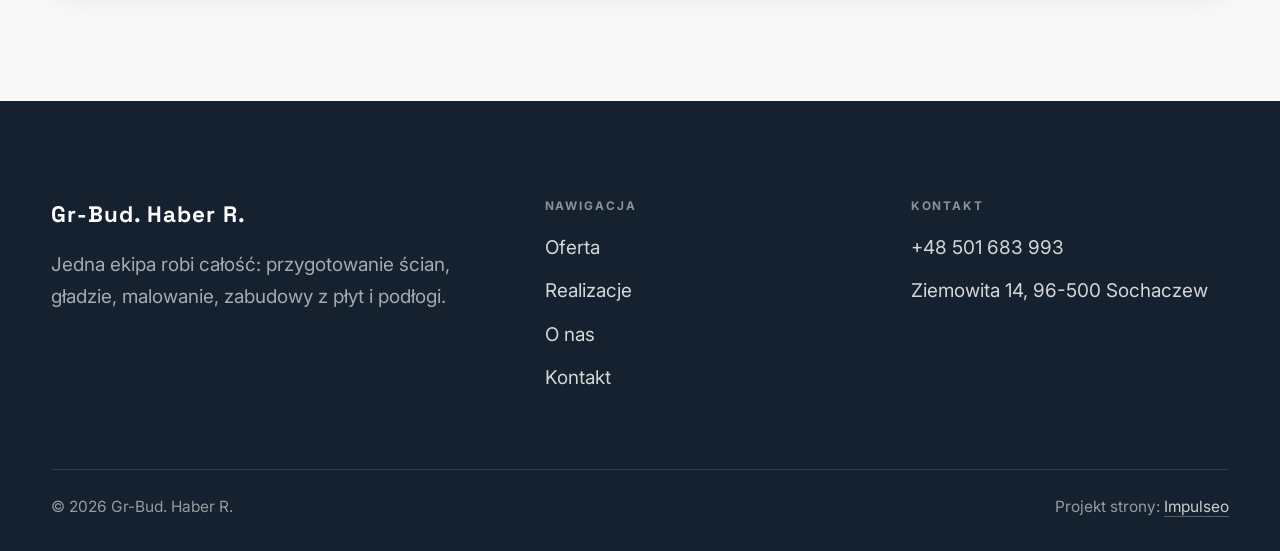
==== commit 994045e9: "Stopka: podpis Impulseo z linkiem + poprawka znikajacego napisu w naglowku" ====
--- a/kontakt.html
+++ b/kontakt.html
@@ -82,7 +82,7 @@
     </div>
     <div class="foot-bot">
       <span>© 2026 Gr-Bud. Haber R.</span>
-      <span>Projekt strony: Krzysztof Brzeziński</span>
+      <span>Projekt strony: <a class="foot-credit" href="https://impulseo.pl" target="_blank" rel="noopener">Impulseo</a></span>
     </div>
   </div>
 </footer>
--- a/assets/styles.css
+++ b/assets/styles.css
@@ -1,7 +1,7 @@
 /* ============================================================
    STOLBASZ — premium, architektoniczny B2B fit-out
    Jasna paleta, zero brązu. System wg premium-web-craft.
-   Projekt strony: Krzysztof Brzeziński
+   Projekt strony: Impulseo (impulseo.pl)
    ============================================================ */
 
 :root{
@@ -633,3 +633,64 @@
 
 /* === auto-paleta ze zdjęć klienta (dopasowanie do estetyki socials) === */
 :root{--accent:#B6502B;--accent-d:#913C1D;--accent-soft:rgba(182,80,43,0.10);--paper:#F9F8F8;--paper-2:#EFEEED;--paper-3:#E8E6E5;}
+
+/* === HERO-FIT (29.07.2026) — hero DOPASOWUJE SIĘ do wysokości okna =========================
+   Zgłoszenie K. 29.07: na jego laptopie przyciski CTA w hero były ucięte dolną krawędzią
+   (Modern House). Pomiar headless (1512x879 → realny widok 792 px): dolna krawędź CTA
+   wypadała 123 px POD ekranem. Nawet przy maksymalnym oknie (982) było -20 px.
+
+   DLACZEGO POPRZEDNI FIX NIE DZIAŁAŁ: 27.07 dołożyliśmy @media(max-height:820px) — próg.
+   Widok K. ma ~792-895 px, czyli TUŻ NAD progiem → reguła w ogóle się nie włączała.
+   Progi są kruche: każdy inny laptop/dok/pasek zakładek przesuwa granicę.
+
+   ROZWIĄZANIE: zero progów. Każdy rozmiar, który decyduje o wysokości hero (typografia,
+   odstępy, padding), dostaje `min(dotychczasowa-wartość, X svh)` — czyli na wysokim ekranie
+   nic się nie zmienia, a im niższe okno, tym płynniej mniejsze. Treści NIE ucinamy.
+
+   Doklejane na SAM KONIEC styles.css (po motion) → wygrywa kaskadę, nie rusza reguł w miejscu.
+   Weryfikacja: tools-retrofit/measure_fold.py (mierzy zapas pod CTA dla 720/800/879/982). */
+
+/* ---------- HERO KINOWY (strona główna, rodziny „editorial") ---------- */
+.hero-cine .wrap{padding-block:min(var(--space-8),4svh)}
+.hero-cine .eyebrow{margin-bottom:min(var(--space-5),2svh)}
+.hero-cine h1{font-size:min(clamp(2.9rem,2rem + 4.4vw,5.2rem),7.6svh);
+  margin-bottom:min(var(--space-5),2.4svh)}
+.hero-cine .lead{font-size:min(1.125rem,2.3svh);line-height:1.55;
+  margin-bottom:min(var(--space-7),3.2svh)}
+
+/* ---------- HERO FACHOWCY — wariant A (pełny ekran) ---------- */
+.hf-panel{padding-top:min(clamp(6.5rem,13vh,9rem),11svh);
+  padding-bottom:min(clamp(2.6rem,6vh,3.6rem),4svh)}
+.hf-title{font-size:min(clamp(2.3rem,1.6rem + 3.2vw,4.3rem),7svh);
+  margin-top:min(var(--space-4),1.8svh);margin-bottom:min(var(--space-4),1.8svh)}
+.hf-lead{font-size:min(1.18rem,2.3svh);line-height:1.5}
+.hf-phone{margin-top:min(var(--space-6),2.8svh);margin-bottom:min(var(--space-5),2.2svh)}
+.hf-phone-num{font-size:min(clamp(2rem,1.5rem + 2.4vw,3.05rem),5.2svh)}
+.hf-trust{margin-top:min(var(--space-6),2.6svh);padding-top:min(var(--space-4),1.6svh)}
+
+/* Telefon: tam liczy się czytelność, nie upychanie — skalowanie wysokością wyłączone,
+   bo przy 844 px wysokości ekranu svh-limity zaczęłyby zmniejszać tekst bez potrzeby. */
+@media(max-width:680px){
+  .hero-cine h1{font-size:clamp(1.9rem,1.15rem + 4.4vw,2.7rem)}
+  .hero-cine .lead{font-size:.98rem}
+  .hf-title{font-size:clamp(2.1rem,1.6rem + 3.2vw,3rem)}
+  .hf-lead{font-size:1rem}
+  .hf-phone-num{font-size:clamp(1.9rem,1.5rem + 2.4vw,2.5rem)}
+}
+/* === /HERO-FIT === */
+
+
+/* ====== IMPULSEO-FIX-20260731 ======================================================
+   1) PODPIS w stopce jest teraz linkiem do impulseo.pl - ma być widocznie klikalny.
+   2) ŻYWY NAGŁÓWEK: warstwa przenikających kadrów (.mt-hero-layer) miała z-index:1, więc
+      lądowała NAD przyciemnieniem hero, a w rodzinie „fachowcy" nawet nad panelem z tekstem
+      (.hf-panel nie miał własnego z-index). Efekt: przy zmianie zdjęcia napis znikał i wracał.
+      Teraz warstwa idzie tam, gdzie zdjęcie tła (z-index:-2), a treść nagłówka dostaje twardy
+      z-index:3. Zmieniają się WYŁĄCZNIE zdjęcia w tle - napis stoi nieruchomo.
+      (hero-cine celowo pominięte: tam img ma z-index:0 i układ był poprawny.) */
+.foot-bot a.foot-credit{color:rgba(255,255,255,.78);text-decoration:none;border-bottom:1px solid rgba(255,255,255,.28)}
+.foot-bot a.foot-credit:hover{color:#fff;border-bottom-color:#fff}
+.hero-fach > img.mt-hero-layer,.hero-gastro > img.mt-hero-layer,.hero-auto > img.mt-hero-layer,
+.hero-dom > img.mt-hero-layer,.hero-studio > img.mt-hero-layer{z-index:-2}
+.hf-panel,.hf-inner,.hd-panel,.hk-panel,.ha-inner,.hs-inner,.hg-inner{position:relative;z-index:3}
+/* ====== koniec IMPULSEO-FIX-20260731 ====== */
